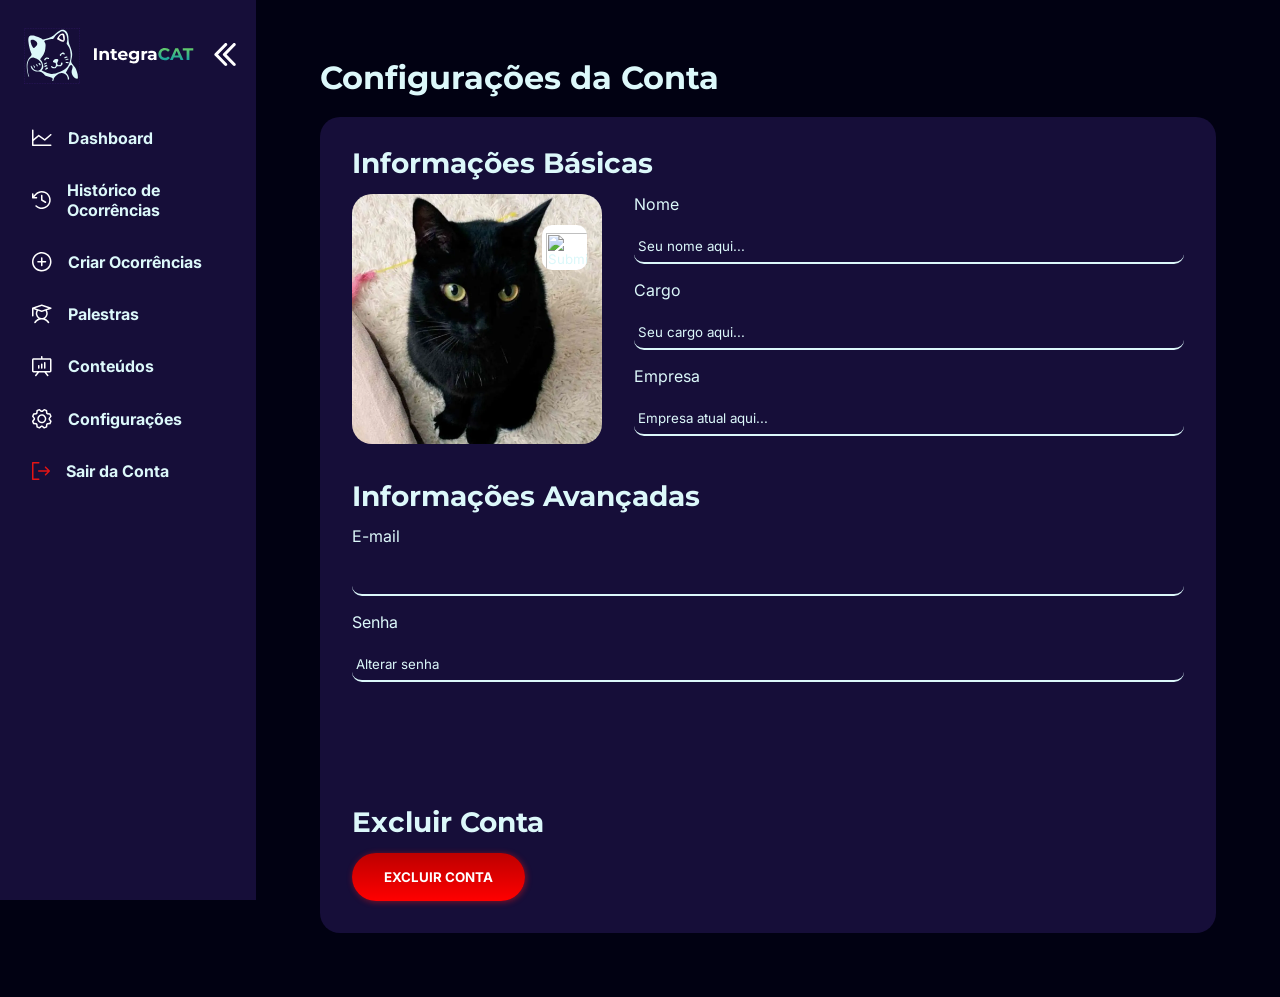
==== pages/dashboard-configuracoes.html @ 843329f8 "Revert "fix: ajusta paths de imagens, icons e navs" This reverts commit 9d289decc2a8a14622ad24e03dc8" ====
<!doctype html>
<html lang="pt-BR">
  <head>
    <meta charset="UTF-8" />
    <meta name="viewport" content="width=device-width, initial-scale=1.0" />

    <link rel="preconnect" href="https://fonts.googleapis.com" />
    <link rel="preconnect" href="https://fonts.gstatic.com" crossorigin />
    <link
      href="https://fonts.googleapis.com/css2?family=Inter:ital,opsz,wght@0,14..32,100..900;1,14..32,100..900&family=Montserrat:ital,wght@0,100..900;1,100..900&display=swap"
      rel="stylesheet"
    />

    <link rel="preconnect" href="https://fonts.googleapis.com" />
    <link rel="preconnect" href="https://fonts.gstatic.com" crossorigin />
    <link
      href="https://fonts.googleapis.com/css2?family=Montserrat:ital,wght@0,100..900;1,100..900&display=swap"
      rel="stylesheet"
    />

    <link rel="stylesheet" href="../source/style/reset.css" />
    <link rel="stylesheet" href="../source/style/variables.css" />
    <link rel="stylesheet" href="../source/style/dashboard/dashboard.css" />
    <link rel="stylesheet" href="../source/style/components.css" />
    <link rel="stylesheet" href="../source/style/dashboard/components.css">

    <link rel="shortcut icon" href="/source/img/logo integraCAT-nolet.svg" type="image/x-icon">

    <title>Dashboard - integraCAT</title>
  </head>
  <body>
    <div class="container">
      <button id="btn-abrir">
        <img src="../source/img/icons/menu.svg" alt="Abrir menu" width="30px">
      </button>
      <nav class="sidebar-nav">
        <div class="title-logo">
          <img src="/source/img/logo integraCAT-nolet.svg" alt="logo - IntegraCAT" />
          <img
            src="/source/img/lettering integraCAT.svg"
            alt="letreiro - IntegraCAT"
          />
          <button id="btn-fechar">
            <img
              src="/source/img/icons/backArrow2.svg"
              alt="voltar" width="24px"
            />
          </button>
        </div>
        <ul>
          <li>
            <a href="/pages/dashboard.html">
              <img
                src="/source/img/icons/dashboard-icons/dashboard-icon.svg"
                alt="dashboard-icon"
              />
              <p>Dashboard</p>
            </a>
          </li>
          <li>
            <a href="/pages/dashboard-historico.html">
              <img
                src="/source/img/icons/dashboard-icons/historic-icon.svg"
                alt="historico-icon"
              />
              <p>Histórico de Ocorrências</p>
            </a>
          </li>
          <li>
            <a href="/pages/dashboard-criarOcorrencia.html">
              <img
                src="/source/img/icons/dashboard-icons/create-icon.svg"
                alt="criar-icon"
              />
              <p>Criar Ocorrências</p>
            </a>
          </li>
          <li>
            <a href="">
              <img
                src="/source/img/icons/dashboard-icons/lecture-icon.svg"
                alt="palestras-icon"
              />
              <p>Palestras</p>
            </a>
          </li>
          <li>
            <a href="">
              <img
                src="/source/img/icons/dashboard-icons/content-icon.svg"
                alt="conteudos-icon"
              />
              <p>Conteúdos</p>
            </a>
          </li>
          <li>
            <a href="/pages/dashboard-configuracoes.html">
              <img
                src="/source/img/icons/dashboard-icons/config-icon.svg"
                alt="configuracaes-icon"
              />
              <p>Configurações</p>
            </a>
          </li>
          <li>
            <a id="btn-sair" href="/index.html">
              <img
                src="/source/img/icons/dashboard-icons/leave-icon.svg"
                alt="sair-icon"
              />
              <p>Sair da Conta</p>
            </a>
          </li>
        </ul>
      </nav>
      <main class="content">
        <h1>Configurações da Conta</h1>

        <section class="content-section configurcoes">
          <h2 class="visually-hidden">Configurações</h2>
          <form id="informacoes-basicas" class="informacoes">
            <section>
              <h3>Informações Básicas</h3>
              <div class="configuracaes-basicas">
                <div>
                  <div id="alterar-foto">
                    <img
                      src="/source/img/placeholder-cat.webp"
                      alt="foto usuário"
                    />

                    <input type="image" id="imagem"/>
                  </div>
                </div>
                <div>
                  <label for="nome">Nome</label><br />
                  <input
                    type="text"
                    id="nome"
                    placeholder="Seu nome aqui..."
                  />
                  <br />

                  <label for="cargo">Cargo</label> <br />
                  <input
                    type="text"
                    id="cargo"
                    placeholder="Seu cargo aqui..."
                  />
                  <br />

                  <label for="empresa">Empresa</label> <br />
                  <input
                    type="text"
                    id="empresa"
                    placeholder="Empresa atual aqui..."
                  />
                  <br />
                </div>
              </div>
            </section>

            <section class="configuracaes-avancadas">
              <h3>Informações Avançadas</h3>

              <label for="email">E-mail</label><br />
              <input type="email" id="email" /><br />

              <label for="senha">Senha</label><br />
              <input
                type="password"
                id="senha"
                placeholder="Alterar senha"
              /><br />
            </section>

            <div id="btn-informacoes" class="container-btn esconder">
              <button type="submit" class="btn-green">Salvar</button>
              <button type="reset" class="btn-purple">Cancelar</button>
            </div>
          </form>
          <section class="excluir-section">
            <h3>Excluir Conta</h3>

            <button id="btn-excluir-conta" class="btn-red">EXCLUIR CONTA</button>
          </section>
        </section>
      </main>
    </div>
    <script src="/source/js/dashboardSideNav.js"></script>
    <script src="/source/js/configurações.js"></script>
    <script src="/source/js/sidebar.js"></script>
    
    <!-- API VLibras -->
    <div vw class="enabled">
      <div vw-access-button class="active"></div>
      <div vw-plugin-wrapper>
        <div class="vw-plugin-top-wrapper"></div>
      </div>
    </div>
    <script src="https://vlibras.gov.br/app/vlibras-plugin.js"></script>
    <script>
      new window.VLibras.Widget('https://vlibras.gov.br/app');
    </script>
  </body>
</html>
---- source/style/variables.css ----
:root{
    --color-bg-primary: #010112 ; 
    --color-bg-secondary: #160E39 ; 
    --color-blue-primary: #141380 ; 
    --color-blue-secondary: #0097B2 ; 
    --color-light-primary: #DCF8FA ; 
    --color-green: #7ED957; 
    --color-yellow: #E3D000;
    --color-red: #E31414;

    --gradient-purple: linear-gradient(to bottom,rgba(22, 14, 57, 1) 0%, rgba(61, 39, 159, 1) 100%);
    --gradient-purple-dark: linear-gradient(to bottom,rgb(14, 9, 36) 0%, rgb(40, 26, 104) 100%);
    --gradient-blue: linear-gradient(180deg,rgba(20, 19, 128, 1) 0%, rgba(1, 1, 18, 1) 100%);
    --gradient-blue-90: linear-gradient(0deg,rgba(20, 19, 128, 1) 0%, rgba(1, 1, 18, 1) 100%);
    --gradient-shadow-blue: linear-gradient(0deg,rgba(1, 1, 18, 1) 49%, rgba(20, 19, 128, 1) 100%);
    --gradient-shadow-blue-90: linear-gradient(0deg,rgba(20, 19, 128, 1) 0%, rgba(1, 1, 18, 1) 50%);;
    --gradient-green: linear-gradient(180deg,rgba(126, 217, 87, 1) 0%, rgba(0, 151, 178, 1) 100%);
    --gradient-green-dark: linear-gradient(180deg,rgb(126, 217, 87, 1) 0%, rgb(6, 96, 119) 100%);
    --gradient-red: linear-gradient(180deg,#bd0000 0%, rgb(255, 0, 0) 100%);
    --gradient-red-dark: linear-gradient(180deg,#5c0000 0%, rgb(158, 0, 0) 100%);
}
---- source/style/dashboard/dashboard.css ----
main{
  background: var(--color-bg-primary);
}
.container {
  display: flex;
}

.content {
  flex: 1; 
  padding: 4rem;
  display: flex;
  flex-direction: column;
  gap: 1.5rem;
}

.content h1{
  font-size: 32px;
}

/*=========================================
    Daqui para baixo itens da dashboard => HOME
=========================================*/

.container-card-alert{
  display: flex;
  gap: 2rem;
  flex-wrap: wrap;
}

/* Classes dinâmicas para o JS aplicar no dashboard */
.texto-verde {
  color: var(--color-green); 
}

.texto-amarelo {
  color: var(--color-yellow); 
}

.texto-vermelho {
  color: var(--color-red); 
}


.container-card-grafico{
  display: flex;
  gap: 20px;
  flex-wrap: wrap;
}

.card-grafico{
  display: flex;
  flex-direction: column;
  text-align: center;
  padding: 32px;
  flex: 1;
  border-radius: 20px;
  gap: 2rem;
  background: var(--color-bg-secondary);
}
.card-grafico h3{
  font-size: 24px;
}
#grafico-alertas {
  max-width: 300px;
  margin: 0 auto;
  display: flex;
  justify-content: center;
  --primary-axis-color: #fff;
}
#grafico-alertas th {
  color: #ffffff;
  font-weight: normal;
  font-size: 0.8rem;
}

.container-pizza{
  display: flex;
  align-items: center;
  justify-content: center;
  gap: 2rem;
}
#grafico-pizza{
  height: 150px;
  width: 150px;
  margin: 0;
}
.legenda-pizza{
  list-style: none;
  text-align: left;
  display: flex;
  flex-direction: column;
  gap: 1rem;
}
.legenda-pizza span:first-child{
  display: inline-block;
  width: 16px;
  height: 16px;
  border-radius: 4px;
}
.cor-adm { background-color: #34495e; }        /* Cinza azulado - gestão/controle */
.cor-logistica { background-color: #2980b9; }  /* Azul - fluxo/transporte */
.cor-producao { background-color: #27ae60; }   /* Verde - produção/atividade */
.cor-manutencao { background-color: #e67e22; } /* Laranja - reparo/atenção */
.cor-ti { background-color: #8e44ad; }         /* Roxo - tecnologia */
.cor-externo { background-color: #c0392b; }    /* Vermelho - externo/alerta */

/* ==========================================
   ANIMAÇÃO DO GRÁFICO DE BARRAS
   ========================================== */

/* Prepara as barras para a animação */
#grafico-alertas td {
  transform-origin: bottom; /* Prende a base da barra no chão para ela não crescer pelo meio */
  transform: scaleY(0); /* Esconde a barra esmagando ela no eixo Y */
  animation: crescerBarra 0.8s ease-out forwards; /* Chama a animação */
}

@keyframes crescerBarra {
  to {
    transform: scaleY(1); /* Estica a barra até o tamanho que está lá no HTML (--size) */
  }
}
/* Atraso individual para cada mês */
#grafico-alertas tr:nth-child(1) td { animation-delay: 0.1s; }
#grafico-alertas tr:nth-child(2) td { animation-delay: 0.2s; }
#grafico-alertas tr:nth-child(3) td { animation-delay: 0.3s; }
#grafico-alertas tr:nth-child(4) td { animation-delay: 0.4s; }
#grafico-alertas tr:nth-child(5) td { animation-delay: 0.5s; }
#grafico-alertas tr:nth-child(6) td { animation-delay: 0.6s; }


#section-resume{
  padding: 2rem;
  border-radius: 20px;
  
  display: flex;
  gap: 2rem;
  flex-direction: column;
  
  background: var(--color-bg-secondary);
}

#section-resume h2 , #section-resume h3{
  font-size: 20px;
}

.card-ocorrencia, .card-resultado{
  min-width: 0;
  margin-top: 24px;
  display: flex;
  flex-direction: column;
  padding: 2rem;
  gap: 1rem;
  border-radius: 1rem;
  border: 2px solid transparent;
  
  background-image: 
    linear-gradient(var(--color-bg-secondary), var(--color-bg-secondary)), 
    var(--gradient-green); 
    
  background-clip: padding-box, border-box;
  background-origin: padding-box, border-box;
  box-shadow: 1px 2px 5px #ffffff6e;
}

/*Evita pagina "larga"*/
.card-ocorrencia p, .card-resultado p, .card-resultado-expandido p, h4, h3, h2, h1{
  max-width: 100%;
  word-break: break-word; 
  white-space: normal; /* Garante que ele não herde nenhum 'nowrap' */
  hyphens: auto;
  line-height: 1.8rem;
}


/*=========================================
    Daqui para baixo itens da dashboard => HISTÓRICO
=========================================*/

.container-search{
  display: flex;
  flex-direction: column;
  gap: 1rem;
}
.filtros-grid{
  display: flex;
  flex-direction: column;
  gap: 0.5rem;
}
.filtros-row{
  display: flex;
  justify-content: space-between;
  gap: 1rem;
}

#resultados{
  display: flex;
  flex-direction: column;
  gap: 2rem;
}

.title-header{
  display: flex;
  justify-content: space-between;
}
.resultado-grid{
  display: flex;
  gap: 2rem;
  padding: 1.5rem;
  border: 1px solid var(--color-light-primary);
  border-radius: 1rem;
  box-shadow: 1px 1px 4px #ffffff6d;
}
.result-row{
  display: flex;
  flex-direction: column;
  gap: 0.5rem;
  flex: 1
}

/* Ver ocorrência */

.descricao{
  display: flex;
  flex-direction: column;
  padding: 2rem;
  gap: 1rem;
  border: 1px solid var(--color-light-primary);
  box-shadow: 1px 1px 5px #ffffff6d;
  border-radius: 1rem;
}
.card-resultado-expandido{
  display: flex;
  flex-direction: column;
  gap: 1rem;
}

/*=========================================
    Daqui para baixo itens da dashboard => CRIAR OCORRÊNCIA
=========================================*/

.conteiner-nova-ocorrencia{
  display: flex;
  flex-direction: column;
  gap: 2rem;
}
.form-ocorrencia{
  display: flex;
  flex-direction: column;
  gap: 1rem;
}
.form-section{
  display: flex;
  flex-direction: column;
  gap: 0.5rem;
}
.form-row{
  display: flex;
  gap: 1rem;
}


/*=========================================
    Daqui para baixo itens da dashboard => CONFIGURAÇÕES
=========================================*/

.content-section{
  
  display: flex;
  flex-direction: column;
  gap: 32px;
  padding: 32px;

  border-radius: 20px;

  background-color: var(--color-bg-secondary);
}

.configurcoes section > h3{
  margin-bottom: 16px;
}

.informacoes{
  display: flex;
  flex-direction: column;
  gap: 30px;
  padding: 0px;
}

.informacoes input{
  width: 100%;
  padding: 8px;
  margin: 16px 0px;
  padding: 8px 4px;/* espaçamento interno para o texto não ficar colado na linha */

  background-color: transparent;
  border-top: 1px solid #ffffff6d;
  border-inline: 1px solid #ffffff6d;
  border: none;
  border-bottom: 2px solid var(--color-light-primary); 
  border-radius: 10px;
  outline: none;/* Remove borda*/

}

.informacoes input::placeholder{
  color: var(--color-light-primary);
}

.configuracaes-basicas{
  display: flex;
  flex-direction: row;
  gap: 32px;

  align-items: flex-start;
}
.configuracaes-basicas > div:last-child{
  flex: 1;
}


#alterar-foto {
  position: relative;     /* referência para o botão absoluto */
  width: 250px;
  height: 250px;
  display: inline-block;
}

#alterar-foto img {
  width: 100%;
  height: 100%;
  object-fit: cover; 
  border-radius: 20px;
  display: block;
}


#alterar-foto input {
  position: absolute;     /* Flutua sobre a imagem */
  top: 15px;
  right: 15px;
  
  width: 45px;
  height: 45px;
  
  background-color: #ffffff;
  border: none;
  border-radius: 10px;
  cursor: pointer;
}


.container-btn{
  opacity: 1;
  display: flex;
  gap: 20px;
  transition: opacity 300ms ease;
}

.container-btn button{
  border-radius: 50px;
  width: 100%;
}

.container-btn.esconder{
  opacity: 0;
  pointer-events: none; 
}
/*=========================================
    Daqui para baixo itens da dashboard => CONFIGURAÇÕES
=========================================*/

select, option{
  color: white;
  background-color: var(--color-bg-secondary);
}
---- source/style/components.css ----
header{
  background: var(--gradient-shadow-blue);
  height: 80px;
  width: 100%;
}
.menu{
  display: none;
  border: none;
  cursor: pointer;
  background: transparent;
}
.header-nav{
  display: flex;
  justify-content: space-between;
  height: 80px;
  align-items: center;
  padding: 0 4%;
  font-weight: 600;
  position: fixed;
  width: 100%;
  top: 0;
  z-index: 3;
  transition: transform 0.3s ease-in-out;
}
.header-nav--escondido {
  transform: translateY(-100%); 
}
.header-nav img{
  justify-self: start;
  height: 90%;
}
.header-nav ul { 
  display: flex;
  gap: 2.5rem;
  margin-left: 3rem;
}
.header-nav li {
  display: block;
}
.header-nav a{
  font-weight: 500;
  position: relative;
}
.header-link::after{
  content: '';
  position: absolute;
  width: 100%;
  height: 2px;
  bottom: -4px;
  left: 0;
  background-color: #ffffff;
  transform: scaleX(0);
  transform-origin: left;
  transition: transform 0.3s ease-in-out;
}
.header-nav a:hover::after{
  transform: scaleX(1);
}
.header-nav .btn-desktop{
  padding: 0.8rem 1.5rem;
}
.btn-mobile{
  display: none;
}
.voltar-seta{
  object-fit: contain;
  width: 45px;
}

/*========================================
Daqui para baixo classes do FOOTER
==========================================*/

footer {
  padding-top: 128px;
  background: var(--gradient-shadow-blue-90);
}

.footer-container {
  display: flex;
  justify-content: space-between;
  padding: 4rem 5rem; 
  gap: 40px;
  flex-wrap: wrap;
}

.footer-logo {
  max-width: 250px;
}

.footer-logo img{
  width: 200px;
}

.footer-columns {
  display: flex;
  gap: 60px;
  flex-wrap: wrap;
}

.footer-columns h4 {
  margin-bottom: 20px;
  text-transform: uppercase;
}

.footer-columns ul {
  list-style: none; 
  padding: 0;       
  display: flex;
  flex-direction: column;
  gap: 1rem;        
}

.footer-columns a {
  color: inherit;
  text-decoration: none;
  font-size: 0.95rem;
  transition: color 0.3s;
}

.footer-columns a:hover {
  color: var(--gradient-purple); 
}
.redes{
  display: flex;
  gap: 1rem;
}

small {
  display: block;
  text-align: center;
  padding-top: 2rem;
  border-top: 1px solid rgba(255, 255, 255, 0.1);
  width: 100%;
  opacity: 0.6;
}

/*========================================
Daqui para baixo classes do btn-green
==========================================*/

.btn-green {
  align-self: center;
  width: fit-content;
  font-weight: 700;
  color: black;
  position: relative; /* Necessário para o ::before */
  z-index: 1;
  overflow: hidden;
  padding: 1rem 2rem;
  border-radius: 50px;
  border: 0;
  background-image: var(--gradient-green);
  box-shadow: 1px 1px 6px rgba(88, 255, 158, 0.457);
  cursor: pointer;
  transition: color 500ms ease-in-out;
}

/* uma "camada" por cima com o gradiente roxo */
.btn-green::before {
  content: "";
  position: absolute;
  top: 0; left: 0; right: 0; bottom: 0;
  background-image: var(--gradient-green-dark);
  z-index: -1;
  opacity: 0; /* Começa invisível */
  transition: opacity 500ms ease-in-out;
}
.btn-green:hover{
  color: #ffffff;
}
.btn-green:hover::before {
  opacity: 1;
}

/*========================================
Daqui para baixo classes do btn-purple
==========================================*/
.btn-purple{
  align-self: center;
  width: fit-content;
  font-weight: 700;
  position: relative; /* Necessário para o ::before */
  z-index: 1;
  overflow: hidden;
  padding: 1rem 2rem;
  border-radius: 50px;
  border: 0;
  color: white;
  background-image: var(--gradient-purple);
  box-shadow: 1px 1px 6px rgba(223, 96, 255, 0.457);
  cursor: pointer;
  transition: color 500ms ease-in-out;
}

/* uma "camada" por cima com o gradiente roxo */
.btn-purple::before {
  content: "";
  position: absolute;
  top: 0; left: 0; right: 0; bottom: 0;
  background-image: var(--gradient-purple-dark);
  z-index: -1;
  opacity: 0; /* Começa invisível */
  transition: opacity 500ms ease-in-out;
}

.btn-purple:hover::before {
  opacity: 1;
}
.btn-purple:hover{
  color: hsl(305, 100%, 78%);
}
/*========================================
Daqui para baixo classes do btn-red
==========================================*/
.btn-red {
  align-self: center;
  width: fit-content;
  font-weight: 700;
  color: rgb(255, 255, 255);
  position: relative; /* Necessário para o ::before */
  z-index: 1;
  overflow: hidden;
  padding: 1rem 2rem;
  border-radius: 50px;
  border: 0;
  background: var(--gradient-red);
  box-shadow: 1px 1px 6px rgba(255, 24, 24, 0.457);
  cursor: pointer;
  transition: color 500ms ease-in-out;
}

/* uma "camada" por cima com o gradiente roxo */
.btn-red::before {
  content: "";
  position: absolute;
  top: 0; left: 0; right: 0; bottom: 0;
  background-image: var(--gradient-red-dark);
  z-index: -1;
  opacity: 0; /* Começa invisível */
  transition: opacity 500ms ease-in-out;
}

.btn-red:hover::before {
  opacity: 1;
}
.btn-red:hover{
  color: #f18888;
}

/*========================================
RESPONSIVIDADE
=========================================*/

@media (max-width: 768px){
  .menu{
    display: flex;
  }
  .btn-desktop{
    display: none;
  }
  .btn-mobile{
    display: inline-block;
    padding: 0.8rem 2rem;
    margin: 0.5rem auto 0 auto;
  }
  .header-nav{
    padding: 0 2rem;
  }
  .header-nav ul{
    position: absolute;
    top: 80px;
    left: 0;
    width: 100%;
    background-color: var(--color-bg-primary);
    flex-direction: column;
    padding: 2rem 0;
    display: none;
    gap: 0.5rem;
    align-items: center;
    text-align: center;
    margin: 0;
  }
  .header-nav li{
    display: block;
    width: 100%;
    padding: 1rem 0;
    text-align: center;
  }
  .header-nav ul.menu-aberto{
    display: flex;
  }
}
---- source/style/dashboard/components.css ----
/* Sidebar */

.sidebar-nav {
  display: flex;
  flex-direction: column;
  width: 256px;
  height: 100vh;
  padding: 1.5rem;
  position: sticky;
  top: 0; 
  background: var(--color-bg-secondary);
  gap: 2rem;
  transition: all 0.3s ease-in-out;
}
.sidebar-nav.escondida{
  transform: translateX(-100%);
  margin-left: -256px;
  padding: 0;
}
#btn-abrir{
  display: none;
  position: fixed;
  top: 1.5rem;
  left: 1.5rem;
  z-index: 10;
  background: transparent;
  border: none;
  cursor: pointer;
}
.sidebar-nav ul{
  list-style: none;
  display: flex;
  flex-direction: column;
  gap: 2rem;
  padding: 0.5rem;
}
.sidebar-nav a{
  display: flex;
  gap: 16px;
  font-size: 16px;
}

/* Logo Sidebar */

.title-logo {
  display: flex;
  align-items: center;
  gap: 0.875rem;
  width: 100%;
  white-space: nowrap;  
}
.title-logo img[alt="letreiro - IntegraCAT"] {
  height: 64px;
  width: 50%;
  object-fit: contain;
  padding-right: 2%;
}
.title-logo img[alt="logo - IntegraCAT"] {
  height: 56px;
  width: 56px;
  object-fit: contain;
}
.lettering-logo{
  width: 40%;
}
.title-logo button {
  background-color: transparent;
  border: 0;
  width: auto;
  cursor: pointer;
}

/* Card alert da dashboard principal */

.card-alert{
  display: flex;
  flex-direction: column;
  flex: 1;
  border-radius: 20px;
  padding: 2rem;
  gap: 0.5rem;
  text-align: center;
  justify-content: center;
  background: var(--color-bg-secondary);
}
.card-alert h2{
  font-size: 36px;
  font-weight: 700;
  word-break:keep-all; 
}
.card-alert h3{
  font-size: 16px;
}

/* INPUTS */

.campo{
  flex: 1;
}
.content-section select, .search-bar, textarea, input{
  width: 100%;
  margin: 0.5rem 0;
  padding: 1rem;
  background-color: transparent;
  border: none;
  border-bottom: 2px solid var(--color-light-primary); 
  border-radius: 10px;
  border-top: 1px solid #ffffff6d;
  border-inline: 1px solid #ffffff6d;
  outline: none;/* Remove borda*/
}
input:focus{
  outline: none;
}

/* Barra de Pesquisa */

.search-bar{
  display: flex;
  gap: 1rem;
  border-radius: 0;
}
.search-bar button{
  background-color: transparent;
  border: none;
  cursor: pointer;
}
.search-bar input{
  padding: 0;
  border: none;
}

.campo-textarea{
  display: flex;
  flex-direction: column;
  gap: 0.5rem;
  background-color: var(--color-bg-secondary);
}
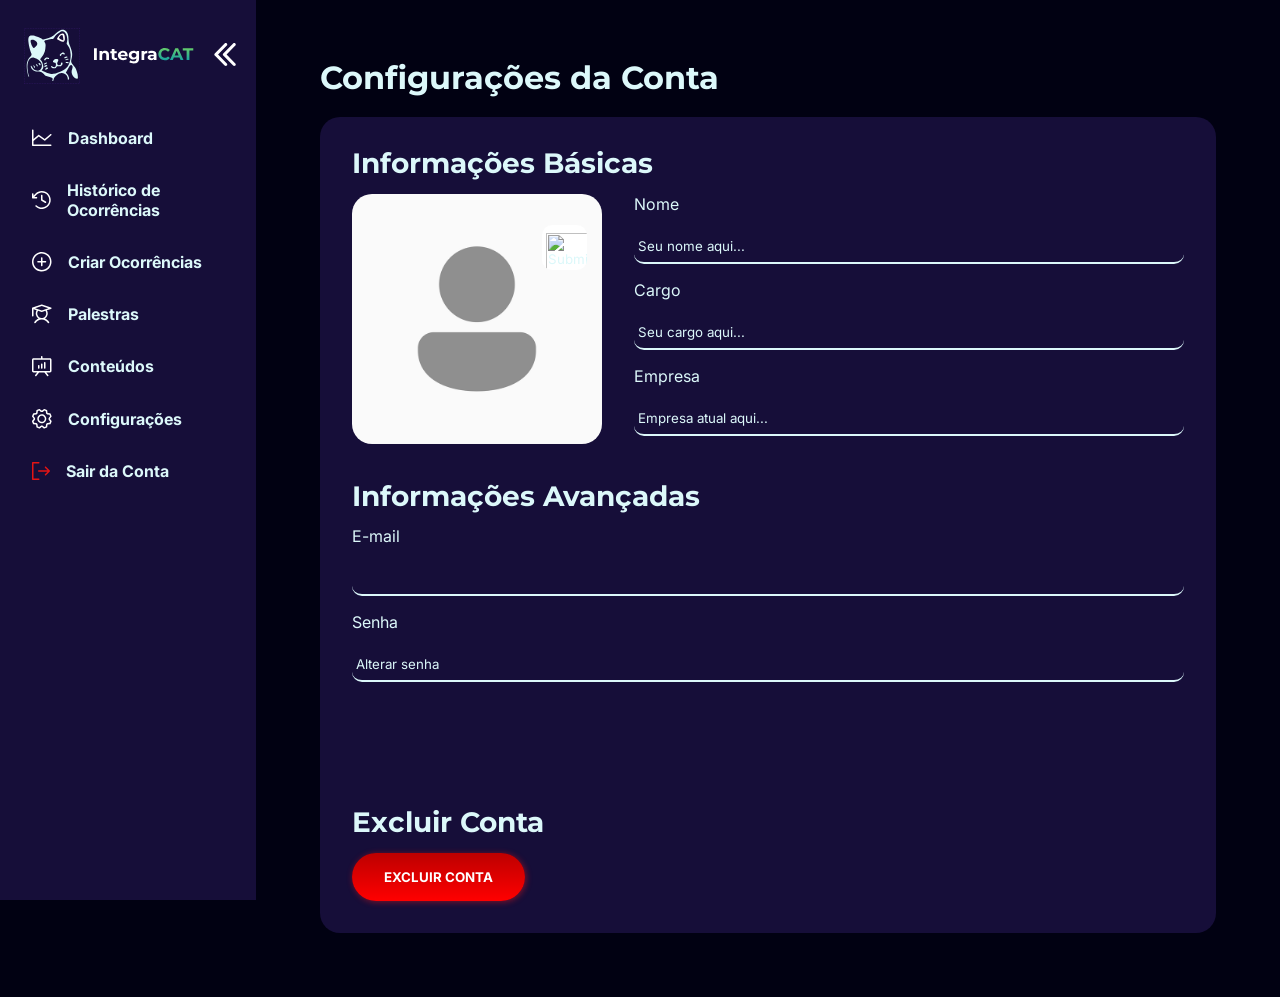
==== commit a6625358: "fix: ajusta nome de classes e foto default de usuario" ====
--- a/pages/dashboard-configuracoes.html
+++ b/pages/dashboard-configuracoes.html
@@ -24,109 +24,29 @@
     <link rel="stylesheet" href="../source/style/components.css" />
     <link rel="stylesheet" href="../source/style/dashboard/components.css">
 
-    <link rel="shortcut icon" href="/source/img/logo integraCAT-nolet.svg" type="image/x-icon">
+    <link rel="shortcut icon" href="../source/img/logo integraCAT-nolet.svg" type="image/x-icon">
 
     <title>Dashboard - integraCAT</title>
   </head>
   <body>
     <div class="container">
-      <button id="btn-abrir">
-        <img src="../source/img/icons/menu.svg" alt="Abrir menu" width="30px">
-      </button>
-      <nav class="sidebar-nav">
-        <div class="title-logo">
-          <img src="/source/img/logo integraCAT-nolet.svg" alt="logo - IntegraCAT" />
-          <img
-            src="/source/img/lettering integraCAT.svg"
-            alt="letreiro - IntegraCAT"
-          />
-          <button id="btn-fechar">
-            <img
-              src="/source/img/icons/backArrow2.svg"
-              alt="voltar" width="24px"
-            />
-          </button>
-        </div>
-        <ul>
-          <li>
-            <a href="/pages/dashboard.html">
-              <img
-                src="/source/img/icons/dashboard-icons/dashboard-icon.svg"
-                alt="dashboard-icon"
-              />
-              <p>Dashboard</p>
-            </a>
-          </li>
-          <li>
-            <a href="/pages/dashboard-historico.html">
-              <img
-                src="/source/img/icons/dashboard-icons/historic-icon.svg"
-                alt="historico-icon"
-              />
-              <p>Histórico de Ocorrências</p>
-            </a>
-          </li>
-          <li>
-            <a href="/pages/dashboard-criarOcorrencia.html">
-              <img
-                src="/source/img/icons/dashboard-icons/create-icon.svg"
-                alt="criar-icon"
-              />
-              <p>Criar Ocorrências</p>
-            </a>
-          </li>
-          <li>
-            <a href="">
-              <img
-                src="/source/img/icons/dashboard-icons/lecture-icon.svg"
-                alt="palestras-icon"
-              />
-              <p>Palestras</p>
-            </a>
-          </li>
-          <li>
-            <a href="">
-              <img
-                src="/source/img/icons/dashboard-icons/content-icon.svg"
-                alt="conteudos-icon"
-              />
-              <p>Conteúdos</p>
-            </a>
-          </li>
-          <li>
-            <a href="/pages/dashboard-configuracoes.html">
-              <img
-                src="/source/img/icons/dashboard-icons/config-icon.svg"
-                alt="configuracaes-icon"
-              />
-              <p>Configurações</p>
-            </a>
-          </li>
-          <li>
-            <a id="btn-sair" href="/index.html">
-              <img
-                src="/source/img/icons/dashboard-icons/leave-icon.svg"
-                alt="sair-icon"
-              />
-              <p>Sair da Conta</p>
-            </a>
-          </li>
-        </ul>
-      </nav>
+      
+      <app-sidebar></app-sidebar>
+
       <main class="content">
         <h1>Configurações da Conta</h1>
 
-        <section class="content-section configurcoes">
+        <section class="content-section configuracoes">
           <h2 class="visually-hidden">Configurações</h2>
           <form id="informacoes-basicas" class="informacoes">
             <section>
               <h3>Informações Básicas</h3>
-              <div class="configuracaes-basicas">
+              <div class="configuracoes-basicas">
                 <div>
                   <div id="alterar-foto">
                     <img
-                      src="/source/img/placeholder-cat.webp"
-                      alt="foto usuário"
+                      src="../source/img/people/user-default.png"
+                      alt="foto usuário" 
                     />
 
                     <input type="image" id="imagem"/>
@@ -160,7 +80,7 @@
               </div>
             </section>
 
-            <section class="configuracaes-avancadas">
+            <section class="configuracoes-avancadas">
               <h3>Informações Avançadas</h3>
 
               <label for="email">E-mail</label><br />
@@ -181,15 +101,15 @@
           </form>
           <section class="excluir-section">
             <h3>Excluir Conta</h3>
-
             <button id="btn-excluir-conta" class="btn-red">EXCLUIR CONTA</button>
           </section>
         </section>
       </main>
     </div>
-    <script src="/source/js/dashboardSideNav.js"></script>
-    <script src="/source/js/configurações.js"></script>
-    <script src="/source/js/sidebar.js"></script>
+    <script src="../source/js/components/sidebar.js" defer></script>
+    <script src="../source/js/dashboardSideNav.js"></script>
+    <script src="../source/js/configurações.js"></script>
+
     
     <!-- API VLibras -->
     <div vw class="enabled">
--- a/source/style/dashboard/dashboard.css
+++ b/source/style/dashboard/dashboard.css
@@ -276,8 +276,8 @@
   background-color: var(--color-bg-secondary);
 }
 
-.configurcoes section > h3{
-  margin-bottom: 16px;
+.configuracoes section > h3{
+  margin-bottom: 1rem;
 }
 
 .informacoes{
@@ -307,14 +307,14 @@
   color: var(--color-light-primary);
 }
 
-.configuracaes-basicas{
+.configuracoes-basicas{
   display: flex;
   flex-direction: row;
   gap: 32px;
 
   align-items: flex-start;
 }
-.configuracaes-basicas > div:last-child{
+.configuracoes-basicas > div:last-child{
   flex: 1;
 }
 
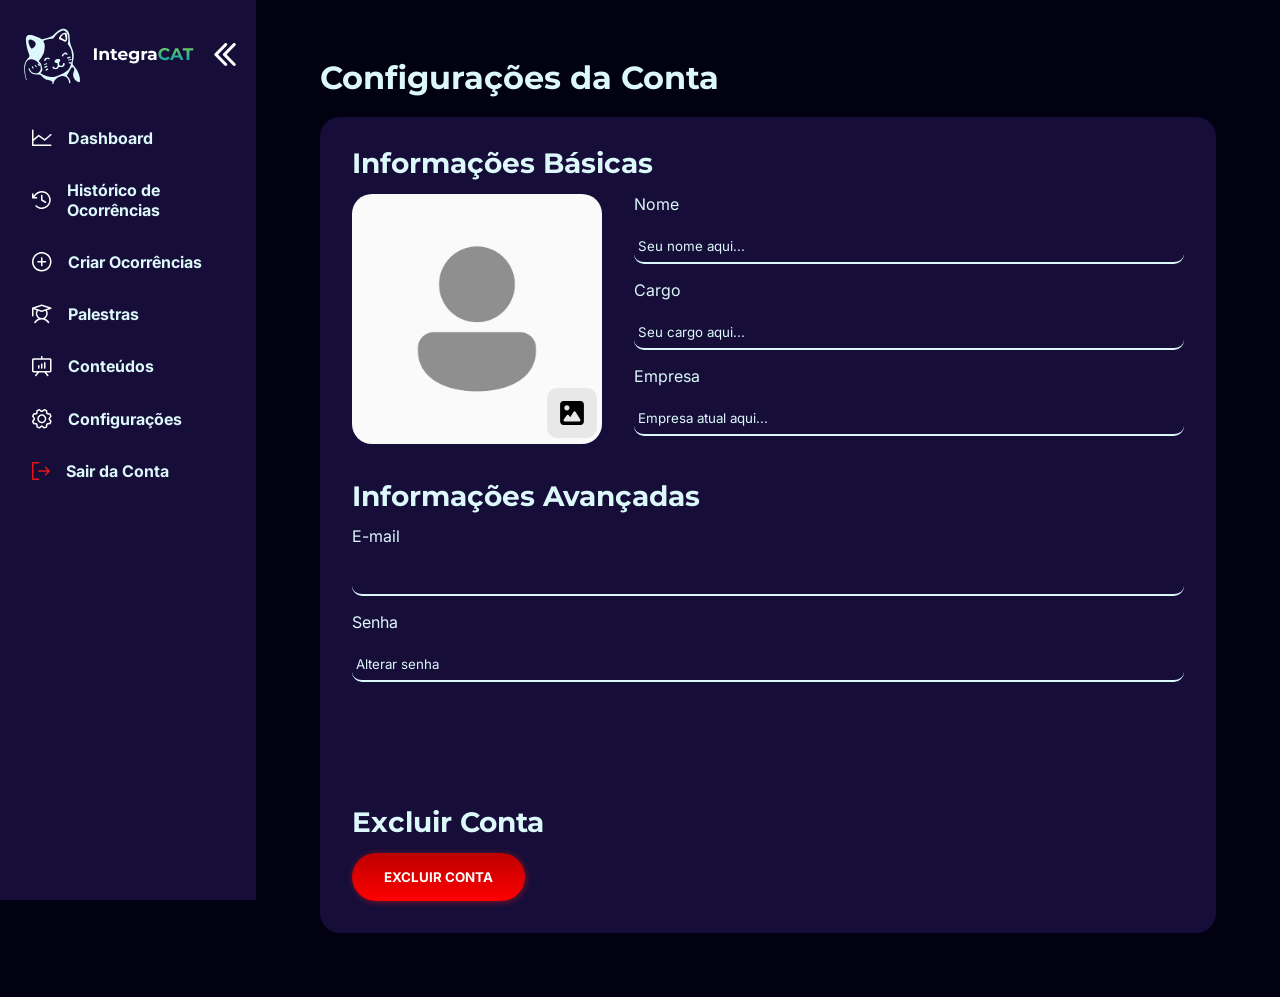
==== commit fc462b1e: "fix Adiciona imagens dos palestrantes e arruma alguns detalhes" ====
--- a/pages/dashboard-configuracoes.html
+++ b/pages/dashboard-configuracoes.html
@@ -49,7 +49,7 @@
                       alt="foto usuário" 
                     />
 
-                    <input type="image" id="imagem"/>
+                    <input src="../source/img/icons/image-icon.svg" type="image" id="imagem"/>
                   </div>
                 </div>
                 <div>
--- a/source/style/dashboard/dashboard.css
+++ b/source/style/dashboard/dashboard.css
@@ -150,7 +150,7 @@
   display: flex;
   flex-direction: column;
   padding: 2rem;
-  gap: 1rem;
+  gap: 0.5rem;
   border-radius: 1rem;
   border: 2px solid transparent;
   
@@ -202,6 +202,7 @@
 .title-header{
   display: flex;
   justify-content: space-between;
+  flex-direction: column;
 }
 .resultado-grid{
   display: flex;
@@ -337,13 +338,13 @@
 
 #alterar-foto input {
   position: absolute;     /* Flutua sobre a imagem */
-  top: 15px;
-  right: 15px;
-  
-  width: 45px;
-  height: 45px;
-  
-  background-color: #ffffff;
+  bottom: -10px;
+  right: 5px;
+  
+  width: 50px;
+  height: 50px;
+  
+  background-color: rgba(204, 204, 204,0.4);
   border: none;
   border-radius: 10px;
   cursor: pointer;
--- a/source/style/components.css
+++ b/source/style/components.css
@@ -21,11 +21,15 @@
   width: 100%;
   top: 0;
   z-index: 3;
-  transition: transform 0.3s ease-in-out;
+  transition: all 0.2s ease-in-out;
 }
 .header-nav--escondido {
   transform: translateY(-100%); 
 }
+.header-nav.fundo {
+  background-color: var(--color-bg-primary);
+}
+
 .header-nav img{
   justify-self: start;
   height: 90%;
@@ -76,7 +80,9 @@
   padding-top: 128px;
   background: var(--gradient-shadow-blue-90);
 }
-
+footer h4{
+  cursor: default;
+}
 .footer-container {
   display: flex;
   justify-content: space-between;
--- a/source/style/dashboard/components.css
+++ b/source/style/dashboard/components.css
@@ -136,3 +136,137 @@
   gap: 0.5rem;
   background-color: var(--color-bg-secondary);
 }
+/* container-ordem*/
+.container-ordem{
+  display: flex;
+  justify-content: end;
+  gap: 24px;
+  margin-bottom: 24px;
+}
+
+/* Conteúdo Card*/
+
+.conteudo-card{
+  display: flex;
+  gap: 32px;
+  padding: 32px;
+  margin-bottom: 16px;
+
+  border-radius: 20px;
+
+  background-color: var(--color-bg-secondary);
+}
+
+.conteudo-card > div{
+  width: 100%;
+  display: flex;
+  flex-direction: column;
+  justify-content: space-between;
+}
+
+.conteudo-card div > div{
+  width: 100%;
+}
+.conteudo-card .acoes{
+  width: 100%;
+  display: flex;
+  justify-content: flex-end;
+}
+
+.conteudo-card > img{
+  max-width: 250px;
+}
+
+/* Palestra Card*/
+
+.palestra-card{
+  display: flex;
+  gap: 32px;
+  padding: 32px;
+  margin-bottom: 16px;
+
+  border-radius: 20px;
+
+  background-color: var(--color-bg-secondary);
+}
+
+.palestra-card > div{
+  width: 100%;
+  display: flex;
+  flex-direction: column;
+  justify-content: space-between;
+}
+.palestra-card div > div{
+  width: 100%;
+}
+
+.palestra-card .acoes{
+  width: 100%;
+  display: flex;
+  justify-content: center;
+}
+
+.palestra-card > img{
+  object-fit: cover;
+  border-radius: 100%;
+  height: 200px;
+  width: 200px;
+  text-align: center;
+}
+
+.container-estrelas {
+  width: 100%;
+  display: inline-block;
+}
+
+.estrela {
+  width: 24px;
+  margin-right: 2px;
+}
+
+@media (max-width: 768px) {
+  .sidebar-nav {
+    position: fixed; 
+    top: 0;
+    left: 0;
+    height: 100vh; 
+    max-width: 85vw; 
+    z-index: 999; 
+    box-shadow: 4px 0 15px rgba(0, 0, 0, 0.5); 
+    transform: translateX(0);
+    transition: transform 0.3s ease-in-out;
+  }
+
+  .sidebar-nav.escondida {
+    transform: translateX(-100%); 
+  }
+
+  #btn-abrir {
+    position: fixed;
+    top: 25px;
+    left: 20px;
+    z-index: 998; 
+    background: transparent;
+    border: none;
+    cursor: pointer;
+  }
+
+  /* PALESTRAS E CONTEÚDOS*/
+  .palestra-card{
+    flex-direction: column;
+    padding: 1.5rem;
+  }
+  .palestra-card div{
+    gap: 0.875rem;
+  }
+  .container-ordem{
+    flex-direction: column;
+  }
+  .conteudo-card{
+    flex-direction: column;
+    padding: 1.5rem;
+  }
+  .conteudo-card div{
+    gap: 0.875rem;
+  }
+}
